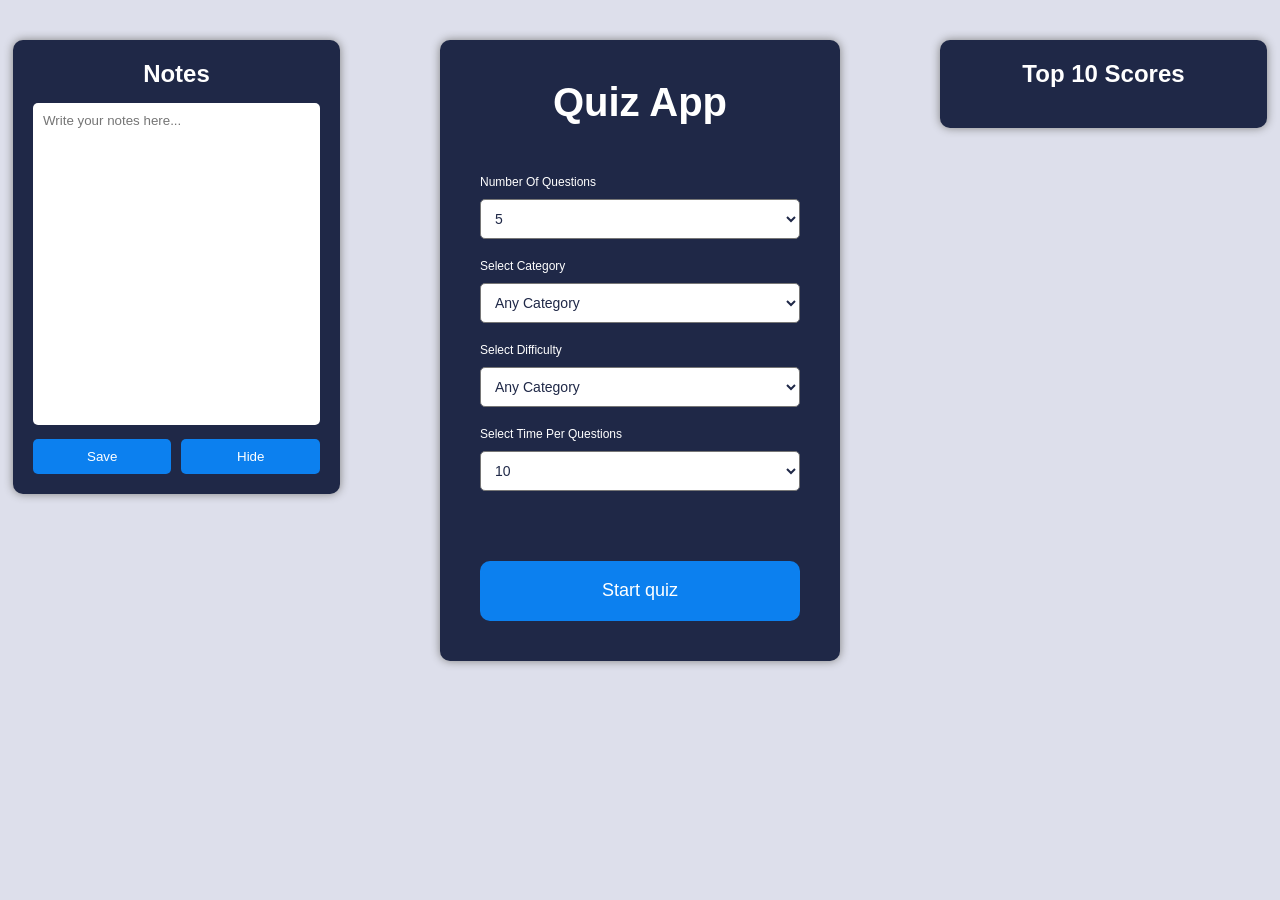
==== test/index.html @ 53a831c6 "update html, css, js and fix bug" ====
<!DOCTYPE html>
<html lang="en">
<head>
    <meta charset="UTF-8">
    <meta name="viewport" content="width=device-width, initial-scale=1.0">
    <title>Quiz app</title>
    <link rel="stylesheet" href="https://cdnjs.cloudflare.com/ajax/libs/font-awesome/6.0.0/css/all.min.css">
    <link rel="stylesheet" href="main.css">

</head>
<body>
    <div class="app-layout">
        <div class="note-board" id="note-board">
            <h2>Notes</h2>
            <textarea id="note-text" placeholder="Write your notes here..."></textarea>
            <div class="note-buttons">
                <button id="save-note">Save</button>
                <button id="hide-note">Hide</button>
            </div>
        </div>
        <div class="container"> 
            <div class="start-screen">
                <h1 class="heading">Quiz App</h1>
                <div class="setting">
                    <label for="num-questions">Number of Questions</label>
                    <select name="" id="num-questions">
                        <option value="5">5</option>
                        <option value="10">10</option>
                        <option value="15">15</option>
                        <option value="20">20</option>
                        <option value="25">25</option>
                        <option value="30">30</option>
                    </select>
                    <label for="category">Select category</label>
                    <select name="" id="category">
                        <option value="">any category</option>
                        <option value="1">prepaired question</option>
                        <option value="9">general knowledge</option>
                        <option value="10">books</option>
                        <option value="11">films</option>
                        <option value="12">music</option>
                        <option value="14">television</option>
                        <option value="15">video games</option>
                        <option value="16">board games</option>
                        <option value="17">science and natures</option>
                        <option value="18">computers</option>
                        <option value="19">mathematics</option>
                        <option value="20">mythology</option>
                        <option value="21">sports</option>
                        <option value="22">geography</option>
                        <option value="23">history</option>
                        <option value="24">politics</option>
                        <option value="25">art</option>
                        <option value="28">vehicles</option>
                    </select>
                    <label for="difficulty">Select difficulty</label>
                    <select name="" id="difficulty">
                        <option value="">any category</option>
                        <option value="easy">easy</option>
                        <option value="medium">medium</option>
                        <option value="hard">hard</option>
                    </select>
                    <label for="time">Select time per Questions</label>
                    <select name="" id="time">
                        <option value="10">10</option>
                        <option value="20">20</option>
                        <option value="30">30</option>
                        <option value="45">40</option>
                        <option value="60">60</option>
                        <option value="1">1</option>
                        <option value="1">5</option>
                    </select>
                </div>
                <button class="btn start">Start quiz</button>
            </div>
            <div class="quiz hide">
                <div class="timer">
                    <div class="progress">
                        <div class="progress-bar"></div>
                            <span class="progress-text"></span>
                    </div>
                </div>
                <div class="question-wapper">
                    <div class="number">
                        Question <span class="current">1</span
                        ><span class="total">/10</span>
                    </div>
                    <div class="question">This is a question</div>
                </div>
                <div class="answer-wapper">
                    <!-- <div class="answer selected">
                        <span class="text">answer</span>
                        <span class="checkbox">
                            <span class="icon">✓</span>
                        </span>
                    </div>
                    <div class="answer correct">
                        <span class="text">answer</span>
                        <span class="checkbox">
                            <span class="icon">✓</span>
                        </span>
                    </div>
                    <div class="answer wrong">
                        <span class="text">answer</span>
                        <span class="checkbox">
                            <span class="icon">✓</span>
                        </span>
                    </div> -->
                </div>
                <button class="btn submit" disabled>Submit</button>
                <button class="btn next">Next</button>
            </div>
            <div class="end-screen hide">
                <h1 class="heading">Quiz App</h1>
                <div class="score">
                    <span class="score-text">Your Score:</span>
                    <div>
                        <span class="final-score">0</span>
                        <span class="total-score">/ 10</span>
                    </div>
                    <button class="btn restart">Restart Quiz</button>
                </div>
            </div>
        </div>
        <div class="leaderboard">
            <h2>Top 10 Scores</h2>
            <ul id="leaderboard-list"></ul>
        </div>
    </div>
    <script src="main.js"></script>
</body>
</html>
---- test/main.css ----
*{
    margin: 0;
    padding: 0;
    box-sizing: border-box;
    font-family:'Gill Sans', 'Gill Sans MT', Calibri, 'Trebuchet MS', sans-serif;
}
body{
    min-height: 700px;
    display: flex;
    align-items: center;
    justify-content: center;
    background-color: #dddfeb;
}
.container{
    position: relative;
    width: 100%;
    max-width: 400px;
    background-color: #1f2847;
    padding: 40px;
    overflow: hidden;
    border-radius: 10px;
    box-shadow: 0 0 10px gray;
}
.heading{
    text-align: center;
    font-size: 40px;
    color: #fff;
    margin-bottom: 50px;
}
label{
    display: block;
    font-size: 12px;
    margin-bottom: 10px;
    color: #fff;
    text-transform: capitalize;
}
select{
    width: 100%;
    padding: 10px;
    text-transform: capitalize;
    border-radius: 5px;
    margin-bottom: 20px;
    background-color: #fff;
    color: #1f2847;
    font-size: 14px;
}
.btn{
    width: 100%;
    height: 60px;
    background-color: #0c80ef;
    border: none;
    border-radius: 10px;
    color: #fff;
    margin-top: 50px;
    font-size: 18px;
    font-weight: 500;
    cursor: pointer;
    transition: all 0.3s linear;
}
.btn:hover{
    background-color: #0a6bc5;
}
.btn:disabled{
    cursor: not-allowed;
    background-color: #576081;
}
.hide {
    display: none;
}
.timer{
    width: 100%;
    height: 100px;
    display: flex;
    align-items: center;
    justify-content: center;
    margin-bottom: 30px;
}
.timer .progress{
    position: relative;
    width: 100%;
    height: 40px;
    background-color: transparent;
    border-radius: 30px;
    overflow: hidden;
    margin-bottom: 10px;
    border: 3px solid #3f4868;
}
.timer .progress .progress-bar{
    width:100%;
    height: 100%;
    border-radius: 30px;
    overflow: hidden;
    background: linear-gradient(to right, #ea517c, #b478f1);
    transition: 1s linear;
}
.timer .progress .progress-text{
    position: absolute;
    top: 50%;
    left: 50%;
    transform: translate(-50%,-50%);
    color: #fff;
    font-size: 16px;
    font-weight: 500;
}
.question-wapper .number{
    color: #a2aace;
    font-size: 25px;
    font-weight: 500;
    margin-bottom: 20px;
}
.question-wapper .number .total{
    color: #576081;
    font-size: 18px;
}
.question-wapper .question{
    color: #fff;
    font-size: 20px;
    font-weight: 500;
    margin-bottom: 20px;
}
.answer-wapper .answer{
    width: 100%;
    height: 60px;
    padding: 20px;
    border-radius: 10px;
    color: #fff;
    border: 3px solid #3f4868;
    display: flex;
    align-items: center;
    justify-content: space-between;
    margin-bottom: 20px;
    cursor: pointer;
    transition: 0.3s linear;
}
.answer .checkbox{
    width: 20px;
    height: 20px;
    font-size: 12px;
    border-radius: 50%;
    border: 3px solid #3f4868;
    display: flex;
    align-items: center;
    justify-content: center;
    transition: 0.3s linear;
}
.answer .checkbox .icon{
    opacity: 0;
}
.answer:hover:not(.checked) .checkbox, .answer.selected .checkbox{
    background-color: #0c80ef;
    border-color: #0c80ef;
}
.answer.selected .checkbox .icon{
    opacity: 1;
}
.answer.correct{
    border-color: #0cef2a;
}
.answer.wrong{
    border-color: #fc3939;
}
.question-wapper, .answer-wapper{
    margin-bottom: 50px;
}
.btn.next{
    display: none;
}
.end-screen .score{
    color: #fff;
    font-size: 25px;
    font-weight: 500;
    margin-bottom: 60px;
    text-align: center;
}
.end-screen .score-text{
    color: #a2aace;
    font-size: 16px;
    margin-bottom: 120px;
}
@media (max-width: 468) {
    .container{
        min-height: 700px;
        max-width: 100px;
        border-radius: 0;
    }
}
.app-layout{
    display:flex;
    justify-content:center;
    align-items:flex-start;
    gap:100px;
}

.leaderboard{
    width:400px;
    background:#1f2847;
    padding:20px;
    border-radius:10px;
    color:white;
    box-shadow:0 0 10px gray;
}

.leaderboard h2{
    text-align:center;
    margin-bottom:20px;
}

#leaderboard-list{
    list-style:none;
}

#leaderboard-list li{
    padding:8px;
    border-bottom:1px solid #3f4868;
    display:flex;
    justify-content:space-between;
}

.note-board{
    width:400px;
    background:#1f2847;
    padding:20px;
    border-radius:10px;
    color:white;
    box-shadow:0 0 10px gray;
}

.note-board h2{
    text-align:center;
    margin-bottom:15px;
}

#note-text{
    width:100%;
    height: 322px;
    padding:10px;
    border-radius:5px;
    border:none;
    resize:none;
    margin-bottom:10px;
}

.note-buttons{
    display:flex;
    gap:10px;
}

.note-buttons button{
    flex:1;
    padding:10px;
    border:none;
    background:#0c80ef;
    color:white;
    border-radius:5px;
    cursor:pointer;
}

.note-buttons button:hover{
    background:#0a6bc5;
}
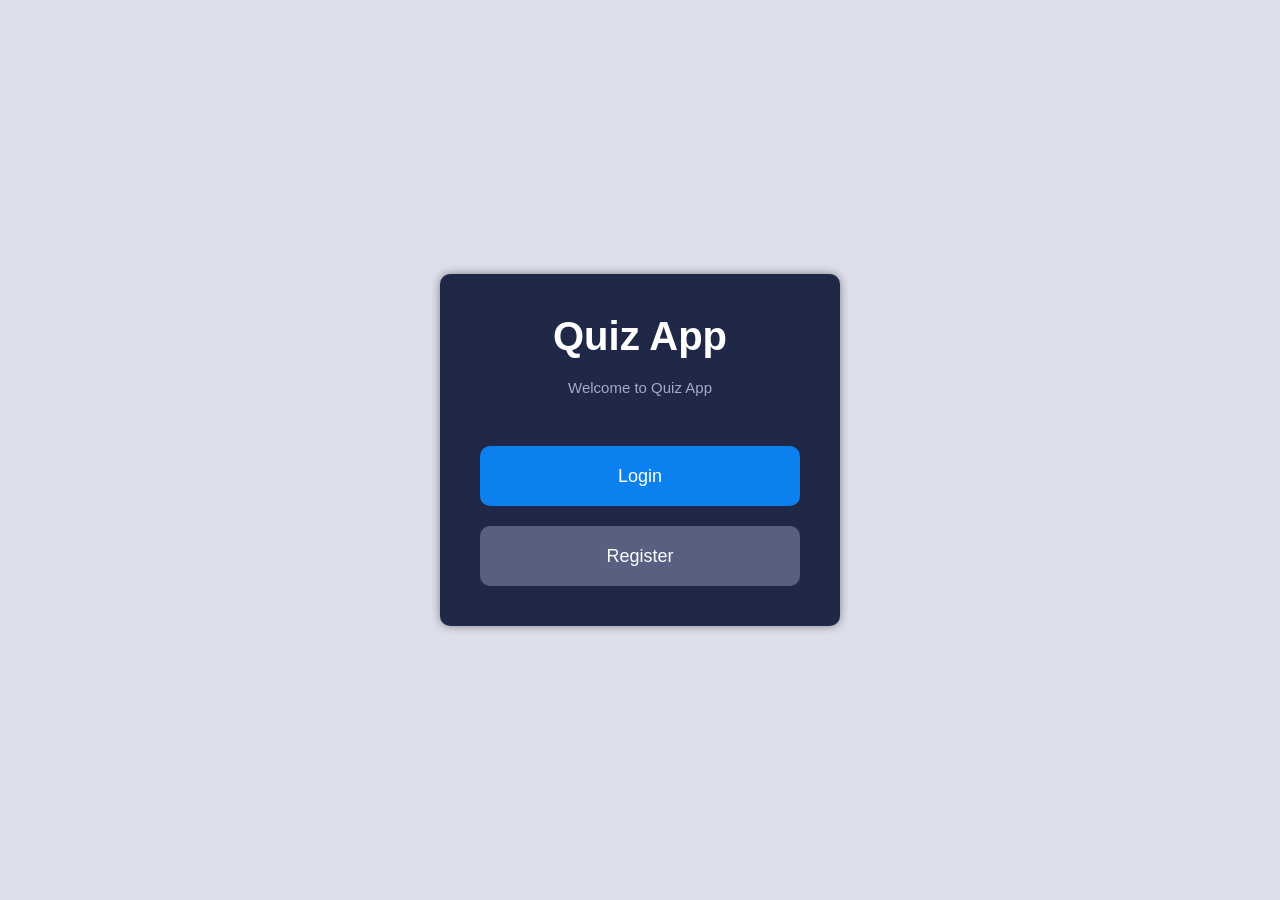
==== commit 8860d620: "update code" ====
--- a/test/index.html
+++ b/test/index.html
@@ -3,14 +3,55 @@
 <head>
     <meta charset="UTF-8">
     <meta name="viewport" content="width=device-width, initial-scale=1.0">
-    <title>Quiz app</title>
+    <title>Quiz App</title>
     <link rel="stylesheet" href="https://cdnjs.cloudflare.com/ajax/libs/font-awesome/6.0.0/css/all.min.css">
     <link rel="stylesheet" href="main.css">
-
 </head>
 <body>
+
+<div class="screen" id="screen-welcome">
+    <div class="container">
+        <h1 class="heading">Quiz App</h1>
+        <p class="welcome-sub">Welcome to Quiz App</p>
+        <button class="btn" id="btn-go-login">Login</button>
+        <button class="btn btn-secondary" id="btn-go-register">Register</button>
+    </div>
+</div>
+
+<div class="screen hide" id="screen-register">
+    <div class="container">
+        <h1 class="heading">Register</h1>
+        <div class="setting">
+            <label>Username</label>
+            <input type="text" class="auth-input" id="reg-username" placeholder="Choose a username" autocomplete="off">
+            <label>Password</label>
+            <input type="password" class="auth-input" id="reg-password" placeholder="Choose a password">
+        </div>
+        <p class="auth-error hide" id="reg-error">Your username/password has already been used</p>
+        <button class="btn" id="btn-register">Register</button>
+        <button class="btn btn-secondary" id="btn-reg-return">Return</button>
+    </div>
+</div>
+
+<div class="screen hide" id="screen-login">
+    <div class="container">
+        <h1 class="heading">Login</h1>
+        <div class="setting">
+            <label>Username</label>
+            <input type="text" class="auth-input" id="login-username" placeholder="Enter your username" autocomplete="off">
+            <label>Password</label>
+            <input type="password" class="auth-input" id="login-password" placeholder="Enter your password">
+        </div>
+        <p class="auth-error hide" id="login-error">Wrong username/password</p>
+        <button class="btn" id="btn-login">Login</button>
+        <button class="btn btn-secondary" id="btn-login-return">Return</button>
+    </div>
+</div>
+
+<div class="screen hide" id="screen-start">
     <div class="app-layout">
-        <div class="note-board" id="note-board">
+
+        <div class="note-board">
             <h2>Notes</h2>
             <textarea id="note-text" placeholder="Write your notes here..."></textarea>
             <div class="note-buttons">
@@ -18,115 +59,122 @@
                 <button id="hide-note">Hide</button>
             </div>
         </div>
-        <div class="container"> 
-            <div class="start-screen">
-                <h1 class="heading">Quiz App</h1>
-                <div class="setting">
-                    <label for="num-questions">Number of Questions</label>
-                    <select name="" id="num-questions">
-                        <option value="5">5</option>
-                        <option value="10">10</option>
-                        <option value="15">15</option>
-                        <option value="20">20</option>
-                        <option value="25">25</option>
-                        <option value="30">30</option>
-                    </select>
-                    <label for="category">Select category</label>
-                    <select name="" id="category">
-                        <option value="">any category</option>
-                        <option value="1">prepaired question</option>
-                        <option value="9">general knowledge</option>
-                        <option value="10">books</option>
-                        <option value="11">films</option>
-                        <option value="12">music</option>
-                        <option value="14">television</option>
-                        <option value="15">video games</option>
-                        <option value="16">board games</option>
-                        <option value="17">science and natures</option>
-                        <option value="18">computers</option>
-                        <option value="19">mathematics</option>
-                        <option value="20">mythology</option>
-                        <option value="21">sports</option>
-                        <option value="22">geography</option>
-                        <option value="23">history</option>
-                        <option value="24">politics</option>
-                        <option value="25">art</option>
-                        <option value="28">vehicles</option>
-                    </select>
-                    <label for="difficulty">Select difficulty</label>
-                    <select name="" id="difficulty">
-                        <option value="">any category</option>
-                        <option value="easy">easy</option>
-                        <option value="medium">medium</option>
-                        <option value="hard">hard</option>
-                    </select>
-                    <label for="time">Select time per Questions</label>
-                    <select name="" id="time">
-                        <option value="10">10</option>
-                        <option value="20">20</option>
-                        <option value="30">30</option>
-                        <option value="45">40</option>
-                        <option value="60">60</option>
-                        <option value="1">1</option>
-                        <option value="1">5</option>
-                    </select>
-                </div>
-                <button class="btn start">Start quiz</button>
+
+        <div class="container">
+            <h1 class="heading">Quiz App</h1>
+            <div class="setting">
+                <label for="num-questions">Number of Questions</label>
+                <select id="num-questions">
+                    <option value="5">5</option>
+                    <option value="10">10</option>
+                    <option value="15">15</option>
+                    <option value="20">20</option>
+                    <option value="25">25</option>
+                    <option value="30">30</option>
+                </select>
+                <label for="category">Select category</label>
+                <select id="category">
+                    <option value="">any category</option>
+                    <option value="1">prepared question</option>
+                    <option value="9">general knowledge</option>
+                    <option value="10">books</option>
+                    <option value="11">films</option>
+                    <option value="12">music</option>
+                    <option value="14">television</option>
+                    <option value="15">video games</option>
+                    <option value="16">board games</option>
+                    <option value="17">science and nature</option>
+                    <option value="18">computers</option>
+                    <option value="19">mathematics</option>
+                    <option value="20">mythology</option>
+                    <option value="21">sports</option>
+                    <option value="22">geography</option>
+                    <option value="23">history</option>
+                    <option value="24">politics</option>
+                    <option value="25">art</option>
+                    <option value="28">vehicles</option>
+                </select>
+                <label for="difficulty">Select difficulty</label>
+                <select id="difficulty">
+                    <option value="">any difficulty</option>
+                    <option value="easy">easy</option>
+                    <option value="medium">medium</option>
+                    <option value="hard">hard</option>
+                </select>
+                <label for="time">Select time per Question</label>
+                <select id="time">
+                    <option value="10">10</option>
+                    <option value="20">20</option>
+                    <option value="30">30</option>
+                    <option value="45">45</option>
+                    <option value="60">60</option>
+                </select>
             </div>
-            <div class="quiz hide">
-                <div class="timer">
-                    <div class="progress">
-                        <div class="progress-bar"></div>
-                            <span class="progress-text"></span>
-                    </div>
-                </div>
-                <div class="question-wapper">
-                    <div class="number">
-                        Question <span class="current">1</span
-                        ><span class="total">/10</span>
-                    </div>
-                    <div class="question">This is a question</div>
-                </div>
-                <div class="answer-wapper">
-                    <!-- <div class="answer selected">
-                        <span class="text">answer</span>
-                        <span class="checkbox">
-                            <span class="icon">✓</span>
-                        </span>
-                    </div>
-                    <div class="answer correct">
-                        <span class="text">answer</span>
-                        <span class="checkbox">
-                            <span class="icon">✓</span>
-                        </span>
-                    </div>
-                    <div class="answer wrong">
-                        <span class="text">answer</span>
-                        <span class="checkbox">
-                            <span class="icon">✓</span>
-                        </span>
-                    </div> -->
-                </div>
-                <button class="btn submit" disabled>Submit</button>
-                <button class="btn next">Next</button>
+            <button class="btn start" id="btn-start">Start quiz</button>
+        </div>
+
+        <div class="leaderboard" id="stats-panel">
+            <h2>Player Stats</h2>
+            <div id="stats-content">
+                <p style="color:#a2aace;font-size:13px;text-align:center;margin-top:10px;">No data yet. Play a game!</p>
             </div>
-            <div class="end-screen hide">
-                <h1 class="heading">Quiz App</h1>
-                <div class="score">
-                    <span class="score-text">Your Score:</span>
-                    <div>
-                        <span class="final-score">0</span>
-                        <span class="total-score">/ 10</span>
-                    </div>
-                    <button class="btn restart">Restart Quiz</button>
+        </div>
+
+    </div>
+</div>
+
+<div class="screen hide" id="screen-quiz">
+    <div class="app-layout">
+
+        <div class="note-board">
+            <h2>Notes</h2>
+            <textarea id="note-text-quiz" placeholder="Write your notes here..."></textarea>
+            <div class="note-buttons">
+                <button id="save-note-quiz">Save</button>
+                <button id="hide-note-quiz">Hide</button>
+            </div>
+        </div>
+
+        <div class="container">
+            <div class="timer">
+                <div class="progress">
+                    <div class="progress-bar"></div>
+                    <span class="progress-text"></span>
                 </div>
             </div>
+            <div class="question-wapper">
+                <div class="number">
+                    Question <span class="current">1</span><span class="total">/10</span>
+                </div>
+                <div class="question">Loading...</div>
+            </div>
+            <div class="answer-wapper"></div>
+            <button class="btn submit" disabled>Submit</button>
+            <button class="btn next">Next</button>
         </div>
+
         <div class="leaderboard">
             <h2>Top 10 Scores</h2>
             <ul id="leaderboard-list"></ul>
         </div>
+
     </div>
-    <script src="main.js"></script>
+</div>
+
+<div class="screen hide" id="screen-end">
+    <div class="container">
+        <h1 class="heading">Quiz App</h1>
+        <div class="score">
+            <span class="score-text">Your Score:</span>
+            <div>
+                <span class="final-score">0</span>
+                <span class="total-score">/ 10</span>
+            </div>
+            <button class="btn restart">Restart Quiz</button>
+        </div>
+    </div>
+</div>
+
+<script src="main.js"></script>
 </body>
 </html>
--- a/test/main.css
+++ b/test/main.css
@@ -1,17 +1,26 @@
-*{
+* {
     margin: 0;
     padding: 0;
     box-sizing: border-box;
-    font-family:'Gill Sans', 'Gill Sans MT', Calibri, 'Trebuchet MS', sans-serif;
-}
-body{
-    min-height: 700px;
+    font-family: 'Gill Sans','Gill Sans MT',Calibri,'Trebuchet MS',sans-serif;
+}
+
+body {
+    min-height: 100vh;
+    background-color: #dddfeb;
+}
+
+.screen {
+    width: 100%;
+    min-height: 100vh;
     display: flex;
     align-items: center;
     justify-content: center;
-    background-color: #dddfeb;
-}
-.container{
+    padding: 40px 16px;
+}
+.screen.hide { display: none; }
+
+.container {
     position: relative;
     width: 100%;
     max-width: 400px;
@@ -21,20 +30,30 @@
     border-radius: 10px;
     box-shadow: 0 0 10px gray;
 }
-.heading{
+
+.heading {
     text-align: center;
     font-size: 40px;
     color: #fff;
     margin-bottom: 50px;
 }
-label{
+
+.welcome-sub {
+    color: #a2aace;
+    text-align: center;
+    font-size: 15px;
+    margin-top: -30px;
+    margin-bottom: 30px;
+}
+
+label {
     display: block;
     font-size: 12px;
     margin-bottom: 10px;
     color: #fff;
     text-transform: capitalize;
 }
-select{
+select {
     width: 100%;
     padding: 10px;
     text-transform: capitalize;
@@ -43,31 +62,53 @@
     background-color: #fff;
     color: #1f2847;
     font-size: 14px;
-}
-.btn{
+    border: none;
+    outline: none;
+}
+
+.auth-input {
+    width: 100%;
+    padding: 10px;
+    border-radius: 5px;
+    margin-bottom: 20px;
+    background-color: #fff;
+    color: #1f2847;
+    font-size: 14px;
+    border: none;
+    outline: none;
+    font-family: 'Gill Sans','Gill Sans MT',Calibri,'Trebuchet MS',sans-serif;
+}
+
+.auth-error {
+    color: #fc3939;
+    font-size: 13px;
+    text-align: center;
+    margin-top: -10px;
+    margin-bottom: 14px;
+}
+.auth-error.hide { display: none; }
+
+.btn {
     width: 100%;
     height: 60px;
     background-color: #0c80ef;
     border: none;
     border-radius: 10px;
     color: #fff;
-    margin-top: 50px;
+    margin-top: 20px;
     font-size: 18px;
     font-weight: 500;
     cursor: pointer;
-    transition: all 0.3s linear;
-}
-.btn:hover{
-    background-color: #0a6bc5;
-}
-.btn:disabled{
-    cursor: not-allowed;
-    background-color: #576081;
-}
-.hide {
-    display: none;
-}
-.timer{
+    transition: all .3s linear;
+}
+.btn:hover { background-color: #0a6bc5; }
+.btn:disabled { cursor: not-allowed; background-color: #576081; }
+.btn-secondary { background-color: #576081; }
+.btn-secondary:hover { background-color: #424e6b; }
+
+.hide { display: none; }
+
+.timer {
     width: 100%;
     height: 100px;
     display: flex;
@@ -75,7 +116,7 @@
     justify-content: center;
     margin-bottom: 30px;
 }
-.timer .progress{
+.timer .progress {
     position: relative;
     width: 100%;
     height: 40px;
@@ -85,40 +126,37 @@
     margin-bottom: 10px;
     border: 3px solid #3f4868;
 }
-.timer .progress .progress-bar{
-    width:100%;
+.timer .progress .progress-bar {
+    width: 100%;
     height: 100%;
     border-radius: 30px;
-    overflow: hidden;
-    background: linear-gradient(to right, #ea517c, #b478f1);
+    background: linear-gradient(to right,#ea517c,#b478f1);
     transition: 1s linear;
 }
-.timer .progress .progress-text{
+.timer .progress .progress-text {
     position: absolute;
-    top: 50%;
-    left: 50%;
+    top: 50%; left: 50%;
     transform: translate(-50%,-50%);
     color: #fff;
     font-size: 16px;
     font-weight: 500;
 }
-.question-wapper .number{
+
+.question-wapper .number {
     color: #a2aace;
     font-size: 25px;
     font-weight: 500;
     margin-bottom: 20px;
 }
-.question-wapper .number .total{
-    color: #576081;
-    font-size: 18px;
-}
-.question-wapper .question{
+.question-wapper .number .total { color: #576081; font-size: 18px; }
+.question-wapper .question {
     color: #fff;
     font-size: 20px;
     font-weight: 500;
     margin-bottom: 20px;
 }
-.answer-wapper .answer{
+
+.answer-wapper .answer {
     width: 100%;
     height: 60px;
     padding: 20px;
@@ -130,131 +168,147 @@
     justify-content: space-between;
     margin-bottom: 20px;
     cursor: pointer;
-    transition: 0.3s linear;
-}
-.answer .checkbox{
-    width: 20px;
-    height: 20px;
+    transition: .3s linear;
+}
+.answer .checkbox {
+    width: 20px; height: 20px;
     font-size: 12px;
     border-radius: 50%;
     border: 3px solid #3f4868;
-    display: flex;
+    display: flex; align-items: center; justify-content: center;
+    transition: .3s linear;
+}
+.answer .checkbox .icon { opacity: 0; }
+.answer:hover:not(.checked) .checkbox,
+.answer.selected .checkbox { background-color: #0c80ef; border-color: #0c80ef; }
+.answer.selected .checkbox .icon { opacity: 1; }
+.answer.correct { border-color: #0cef2a; }
+.answer.wrong { border-color: #fc3939; }
+.question-wapper, .answer-wapper { margin-bottom: 50px; }
+.btn.next { display: none; }
+
+.end-screen .score,
+.score {
+    color: #fff;
+    font-size: 25px;
+    font-weight: 500;
+    margin-bottom: 60px;
+    text-align: center;
+}
+.score-text { color: #a2aace; font-size: 16px; display: block; margin-bottom: 10px; }
+
+.app-layout {
+    display: flex;
+    justify-content: center;
+    align-items: flex-start;
+    gap: 30px;
+    flex-wrap: nowrap;
+    padding: 0 16px;
+    width: 100%;
+}
+
+.leaderboard {
+    width: 350px;
+    min-width: 350px;
+    flex-shrink: 0;
+    background: #1f2847;
+    padding: 20px;
+    border-radius: 10px;
+    color: white;
+    box-shadow: 0 0 10px gray;
+}
+.leaderboard h2 { text-align: center; margin-bottom: 20px; }
+#leaderboard-list { list-style: none; }
+#leaderboard-list li {
+    padding: 8px;
+    border-bottom: 1px solid #3f4868;
+    display: flex;
+    justify-content: space-between;
+    font-size: 14px;
+}
+
+.note-board {
+    width: 350px;
+    min-width: 350px;
+    flex-shrink: 0;
+    background: #1f2847;
+    padding: 20px;
+    border-radius: 10px;
+    color: white;
+    box-shadow: 0 0 10px gray;
+}
+.note-board h2 { text-align: center; margin-bottom: 15px; }
+#note-text,#note-text-quiz {
+    width: 100%;
+    height: 322px;
+    padding: 10px;
+    border-radius: 5px;
+    border: none;
+    resize: none;
+    margin-bottom: 10px;
+    font-family: 'Gill Sans','Gill Sans MT',Calibri,'Trebuchet MS',sans-serif;
+    font-size: 13px;
+}
+.note-buttons { display: flex; gap: 10px; }
+.note-buttons button {
+    flex: 1;
+    padding: 10px;
+    border: none;
+    background: #0c80ef;
+    color: white;
+    border-radius: 5px;
+    cursor: pointer;
+    font-family: 'Gill Sans','Gill Sans MT',Calibri,'Trebuchet MS',sans-serif;
+}
+.note-buttons button:hover { background: #0a6bc5; }
+
+.user-tag {
+    color: #a2aace;
+    font-size: 13px;
+    text-align: center;
+    margin-bottom: 10px;
+    margin-top: -20px;
+}
+
+.stat-item { margin-bottom: 18px; }
+.stat-username {
+    color: #fff;
+    font-size: 13px;
+    font-weight: 600;
+    margin-bottom: 6px;
+    white-space: nowrap;
+    overflow: hidden;
+    text-overflow: ellipsis;
+}
+.stat-bar-track {
+    height: 18px;
+    background: #3f4868;
+    border-radius: 9px;
+    overflow: hidden;
+    display: flex;
+    margin-bottom: 4px;
+}
+.stat-bar-correct {
+    background: #0cef2a;
+    height: 100%;
+    transition: width .6s ease;
+    min-width: 0;
+}
+.stat-bar-wrong {
+    background: #fc3939;
+    height: 100%;
+    transition: width .6s ease;
+    min-width: 0;
+}
+.stat-pct { font-size: 12px; color: #0cef2a; }
+.stat-total { font-size: 11px; color: #576081; margin-top: 2px; }
+
+#screen-end {
     align-items: center;
     justify-content: center;
-    transition: 0.3s linear;
-}
-.answer .checkbox .icon{
-    opacity: 0;
-}
-.answer:hover:not(.checked) .checkbox, .answer.selected .checkbox{
-    background-color: #0c80ef;
-    border-color: #0c80ef;
-}
-.answer.selected .checkbox .icon{
-    opacity: 1;
-}
-.answer.correct{
-    border-color: #0cef2a;
-}
-.answer.wrong{
-    border-color: #fc3939;
-}
-.question-wapper, .answer-wapper{
-    margin-bottom: 50px;
-}
-.btn.next{
-    display: none;
-}
-.end-screen .score{
-    color: #fff;
-    font-size: 25px;
-    font-weight: 500;
-    margin-bottom: 60px;
-    text-align: center;
-}
-.end-screen .score-text{
-    color: #a2aace;
-    font-size: 16px;
-    margin-bottom: 120px;
-}
-@media (max-width: 468) {
-    .container{
-        min-height: 700px;
-        max-width: 100px;
-        border-radius: 0;
-    }
-}
-.app-layout{
-    display:flex;
-    justify-content:center;
-    align-items:flex-start;
-    gap:100px;
-}
-
-.leaderboard{
-    width:400px;
-    background:#1f2847;
-    padding:20px;
-    border-radius:10px;
-    color:white;
-    box-shadow:0 0 10px gray;
-}
-
-.leaderboard h2{
-    text-align:center;
-    margin-bottom:20px;
-}
-
-#leaderboard-list{
-    list-style:none;
-}
-
-#leaderboard-list li{
-    padding:8px;
-    border-bottom:1px solid #3f4868;
-    display:flex;
-    justify-content:space-between;
-}
-
-.note-board{
-    width:400px;
-    background:#1f2847;
-    padding:20px;
-    border-radius:10px;
-    color:white;
-    box-shadow:0 0 10px gray;
-}
-
-.note-board h2{
-    text-align:center;
-    margin-bottom:15px;
-}
-
-#note-text{
-    width:100%;
-    height: 322px;
-    padding:10px;
-    border-radius:5px;
-    border:none;
-    resize:none;
-    margin-bottom:10px;
-}
-
-.note-buttons{
-    display:flex;
-    gap:10px;
-}
-
-.note-buttons button{
-    flex:1;
-    padding:10px;
-    border:none;
-    background:#0c80ef;
-    color:white;
-    border-radius:5px;
-    cursor:pointer;
-}
-
-.note-buttons button:hover{
-    background:#0a6bc5;
+}
+
+@media (max-width:768px) {
+    .app-layout { flex-direction: column; align-items: center; }
+    .note-board,.leaderboard { width: 100%; max-width: 400px; }
 }
